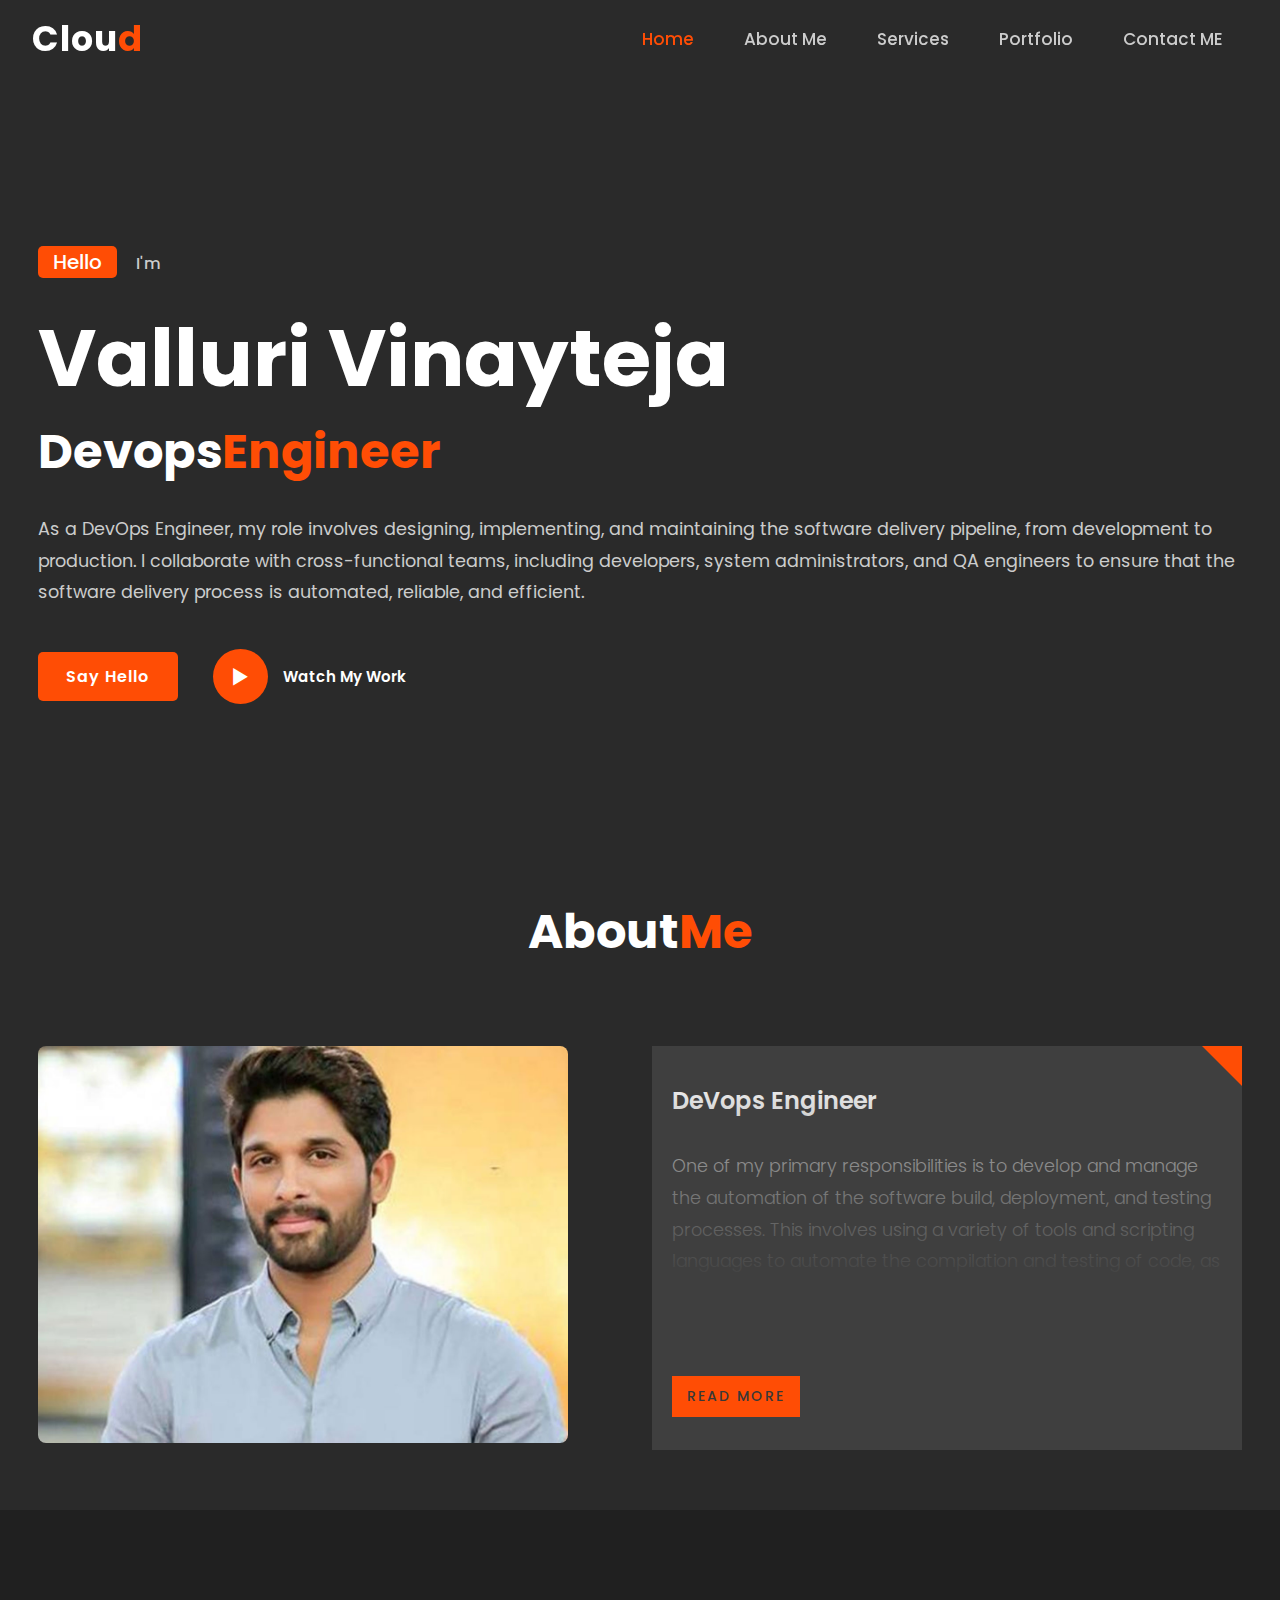
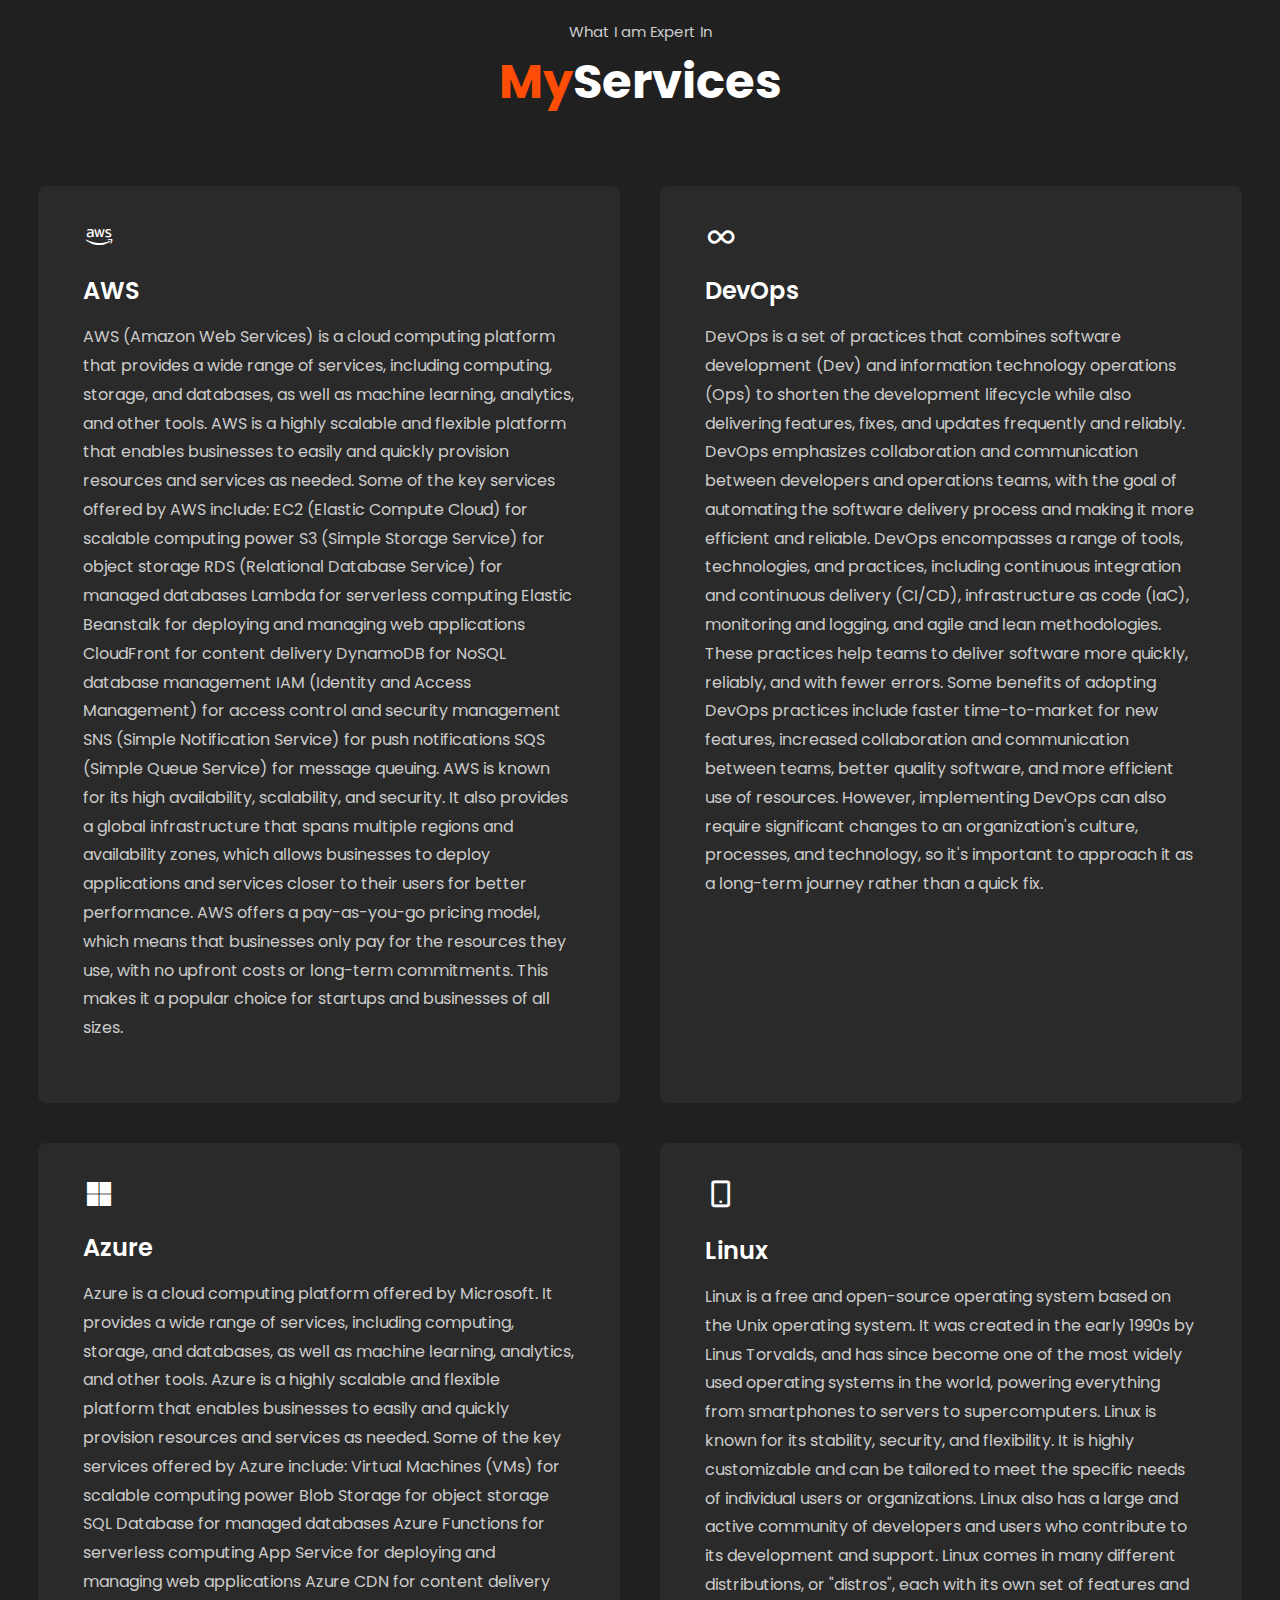
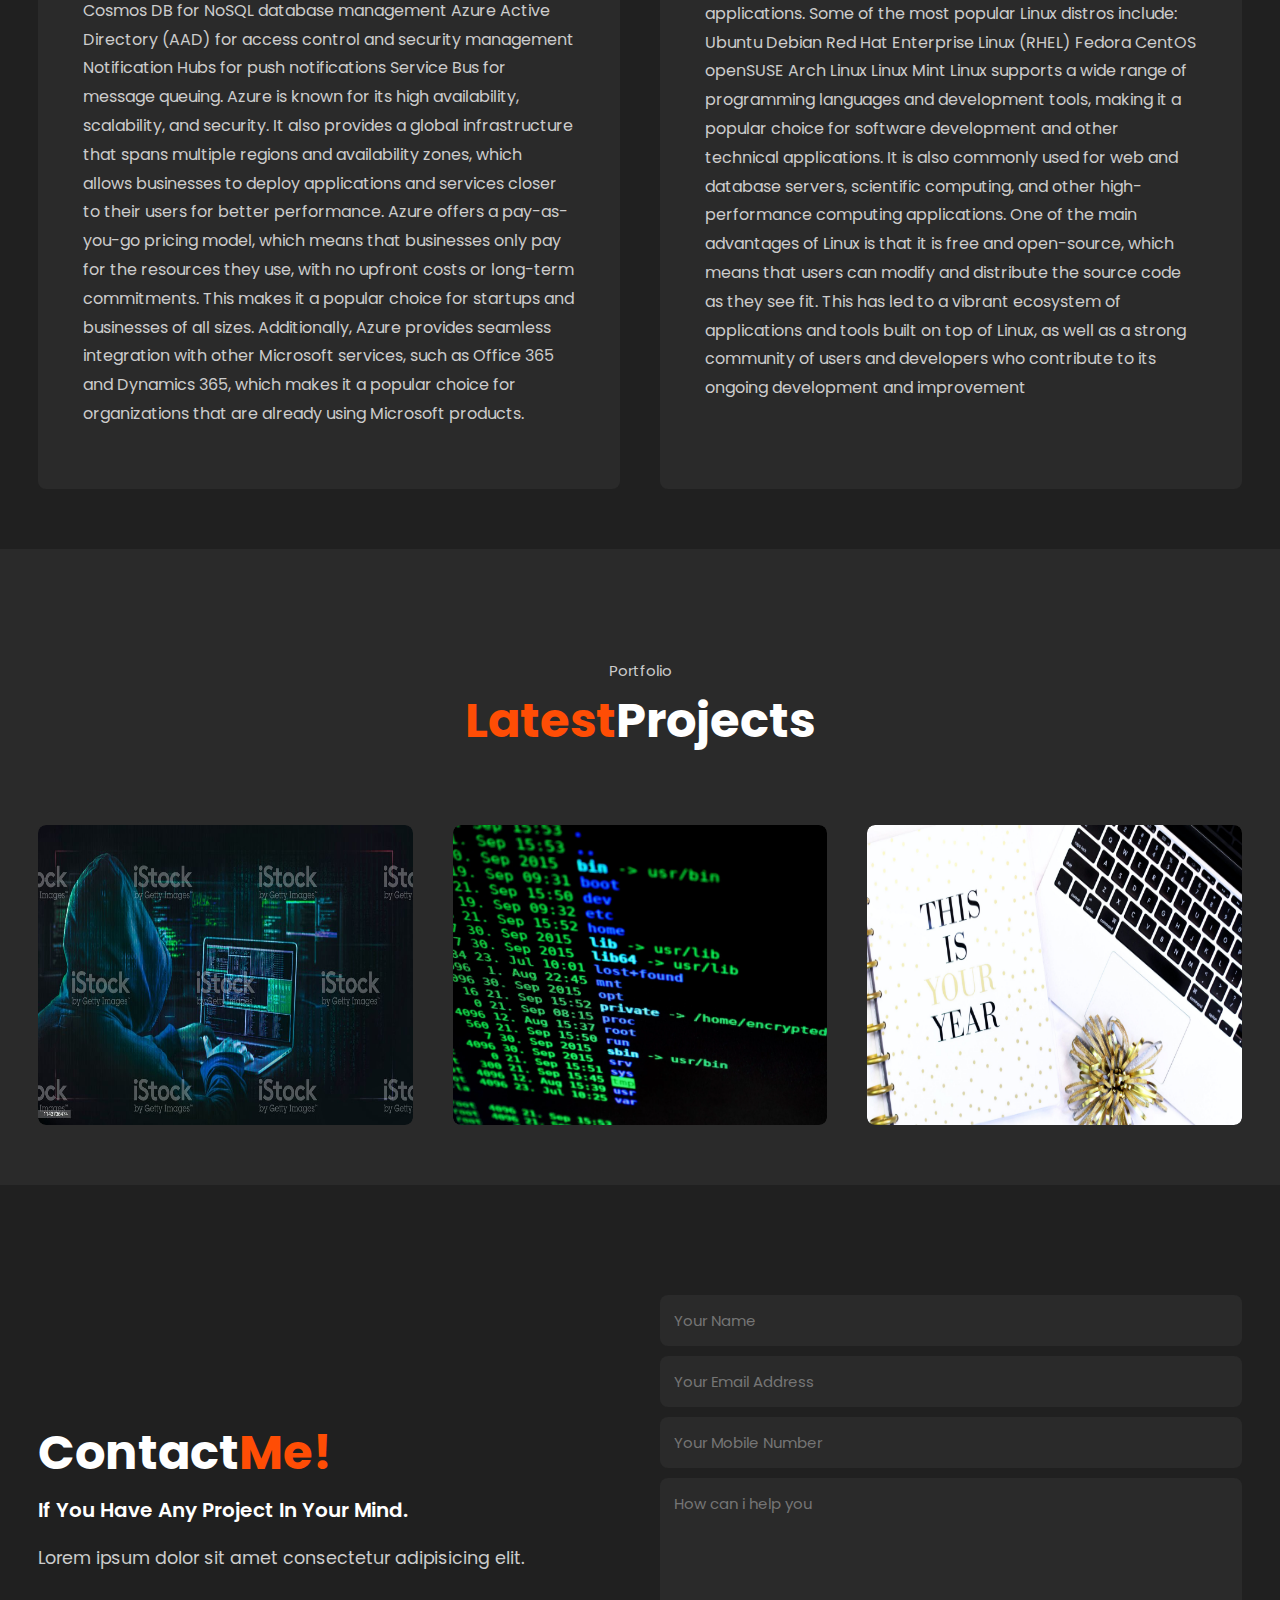
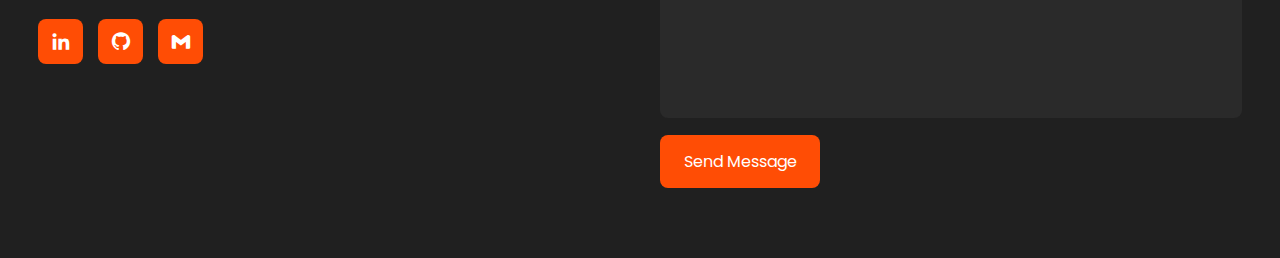
==== index.html @ ca086eb2 "first commit" ====
<!DOCTYPE html>
<html lang="en">
  <head>
    <meta charset="UTF-8" />
    <meta http-equiv="X-UA-Compatible" content="IE=edge" />
    <meta name="viewport" content="width=device-width, initial-scale=1.0" />
    <title>Portfolio</title>
    <link rel="stylesheet" href="./index.css" />
    <link
      rel="stylesheet"
      href="https://unpkg.com/boxicons@latest/css/boxicons.min.css"
    />
    <link rel="preconnect" href="https://fonts.googleapis.com" />
    <link rel="preconnect" href="https://fonts.gstatic.com" crossorigin />
    <link
      href="https://fonts.googleapis.com/css2?family=Outfit:wght@500&family=Poppins:wght@300;400;500;700;800&display=swap"
      rel="stylesheet"
    />
  </head>
  <body>
    <!-- /Header section -->
    <header>
      <a href="#" class="logo">Clou<span>d</span></a>

      <ul class="navlist">
        <li><a href="#home" class="active">Home</a></li>
        <li>
          <a href="#about">About Me</a>
          <div class="sub-menu">
            <ul>
              <li><a href="./personal-info.html">Personal Information</a></li>
              <li><a href="#about">Professional Information</a></li>
            </ul>
          </div>
        </li>
        <li><a href="#services">Services</a></li>
        <li><a href="#portfolio">Portfolio</a></li>
        <li><a href="#contact">Contact ME</a></li>
      </ul>

      <div class="bx bx-menu" id="menu-icon"></div>
    </header>

    <!-- Home -->
    <section class="home" id="home">
      <div class="home-text">
        <div class="slide">
          <span class="one">Hello</span>
          <span class="two">I'm</span>
        </div>
        <h1>Valluri Vinayteja</h1>
        <h3>Devops<span>Engineer</span></h3>
        <p>
          As a DevOps Engineer, my role involves designing, implementing, and
          maintaining the software delivery pipeline, from development to
          production. I collaborate with cross-functional teams, including
          developers, system administrators, and QA engineers to ensure that the
          software delivery process is automated, reliable, and efficient.
        </p>
        <div class="button">
          <a href="#" class="btn">Say Hello</a>
          <a href="#" class="btn2"
            ><span><i class="bx bx-play"></i></span>Watch My Work</a
          >
        </div>
      </div>
    </section>

    <!-- About section -->
    <section class="about" id="about">
      <div class="main-text">
        <h2>About<span>Me</span></h2>
      </div>
      <div class="container">
        <div class="about-img">
          <img src="./images/Arjun1.jpg" />
        </div>
        <div class="about-text">
          <div class="card">
            <div class="content">
              <h4>DeVops Engineer</h4>

              <p>
                One of my primary responsibilities is to develop and manage the
                automation of the software build, deployment, and testing
                processes. This involves using a variety of tools and scripting
                languages to automate the compilation and testing of code, as
                well as the deployment and configuration of applications in the
                production environment. In addition to automating the software
                delivery process, I am also responsible for ensuring the
                performance, scalability, and security of the systems and
                applications. This includes monitoring system and application
                performance, identifying bottlenecks, and implementing
                improvements to optimize the system's performance. I also manage
                cloud infrastructure and services, including configuring and
                maintaining virtual machines, containers, and serverless
                architectures. This involves working with cloud providers such
                as AWS, Azure, and GCP to ensure that the infrastructure is
                scalable, reliable, and secure. Another critical aspect of my
                role is to ensure that the systems and applications are
                compliant with industry regulations and standards. This includes
                implementing security controls, monitoring access, and managing
                data retention policies. As a DevOps Engineer, I am continuously
                learning and adopting new technologies and tools to improve
                processes and workflows. This involves staying up to date with
                the latest trends and best practices in DevOps, cloud computing,
                and automation. Overall, my role as a DevOps Engineer is to
                ensure that the software delivery pipeline is streamlined,
                automated, and efficient, and that the systems and applications
                are reliable, scalable, and secure.
              </p>
            </div>
            <a class="more"></a>
          </div>
        </div>
      </div>
    </section>

    <!-- Services Page -->
    <section class="services" id="services">
      <div class="main-text">
        <p>What I am Expert In</p>
        <h2><span>My</span>Services</h2>
      </div>
      <div class="services-content">
        <div class="box">
          <div class="s-icons">
            <i class="bx bxl-aws"></i>
          </div>
          <h3>AWS</h3>
          <p>
            AWS (Amazon Web Services) is a cloud computing platform that provides a wide range of services, including computing, storage, and databases, as well as machine learning, analytics, and other tools. AWS is a highly scalable and flexible platform that enables businesses to easily and quickly provision resources and services as needed.

            Some of the key services offered by AWS include:
            
            EC2 (Elastic Compute Cloud) for scalable computing power
            S3 (Simple Storage Service) for object storage
            RDS (Relational Database Service) for managed databases
            Lambda for serverless computing
            Elastic Beanstalk for deploying and managing web applications
            CloudFront for content delivery
            DynamoDB for NoSQL database management
            IAM (Identity and Access Management) for access control and security management
            SNS (Simple Notification Service) for push notifications
            SQS (Simple Queue Service) for message queuing.
            AWS is known for its high availability, scalability, and security. It also provides a global infrastructure that spans multiple regions and availability zones, which allows businesses to deploy applications and services closer to their users for better performance.
            
            AWS offers a pay-as-you-go pricing model, which means that businesses only pay for the resources they use, with no upfront costs or long-term commitments. This makes it a popular choice for startups and businesses of all sizes.
          </p>
         
        </div>
        <div class="box">
          <div class="s-icons">
            <i class="bx bx-infinite"></i>
          </div>
          <h3>DevOps</h3>
          <p>
            DevOps is a set of practices that combines software development
            (Dev) and information technology operations (Ops) to shorten the
            development lifecycle while also delivering features, fixes, and
            updates frequently and reliably. DevOps emphasizes collaboration and
            communication between developers and operations teams, with the goal
            of automating the software delivery process and making it more
            efficient and reliable. DevOps encompasses a range of tools,
            technologies, and practices, including continuous integration and
            continuous delivery (CI/CD), infrastructure as code (IaC),
            monitoring and logging, and agile and lean methodologies. These
            practices help teams to deliver software more quickly, reliably, and
            with fewer errors. Some benefits of adopting DevOps practices
            include faster time-to-market for new features, increased
            collaboration and communication between teams, better quality
            software, and more efficient use of resources. However, implementing
            DevOps can also require significant changes to an organization's
            culture, processes, and technology, so it's important to approach it
            as a long-term journey rather than a quick fix.
          </p>
         
        </div>
        <div class="box">
          <div class="s-icons">
            <i class='bx bxl-microsoft'></i>          
        </div>
          <h3>Azure</h3>
          <p>
            Azure is a cloud computing platform offered by Microsoft. It
            provides a wide range of services, including computing, storage, and
            databases, as well as machine learning, analytics, and other tools.
            Azure is a highly scalable and flexible platform that enables
            businesses to easily and quickly provision resources and services as
            needed. Some of the key services offered by Azure include: Virtual
            Machines (VMs) for scalable computing power Blob Storage for object
            storage SQL Database for managed databases Azure Functions for
            serverless computing App Service for deploying and managing web
            applications Azure CDN for content delivery Cosmos DB for NoSQL
            database management Azure Active Directory (AAD) for access control
            and security management Notification Hubs for push notifications
            Service Bus for message queuing. Azure is known for its high
            availability, scalability, and security. It also provides a global
            infrastructure that spans multiple regions and availability zones,
            which allows businesses to deploy applications and services closer
            to their users for better performance. Azure offers a pay-as-you-go
            pricing model, which means that businesses only pay for the
            resources they use, with no upfront costs or long-term commitments.
            This makes it a popular choice for startups and businesses of all
            sizes. Additionally, Azure provides seamless integration with other
            Microsoft services, such as Office 365 and Dynamics 365, which makes
            it a popular choice for organizations that are already using
            Microsoft products.
          </p>
          
        </div>
        <div class="box">
            <div class="s-icons">
              <i class="bx bx-mobile-alt"><a href="https://www.flaticon.com/free-icons/linux" title="linux icons"></a></i>
            </div>
            <h3>Linux</h3>
            <p>
                Linux is a free and open-source operating system based on the Unix operating system. It was created in the early 1990s by Linus Torvalds, and has since become one of the most widely used operating systems in the world, powering everything from smartphones to servers to supercomputers.

                Linux is known for its stability, security, and flexibility. It is highly customizable and can be tailored to meet the specific needs of individual users or organizations. Linux also has a large and active community of developers and users who contribute to its development and support.
                
                Linux comes in many different distributions, or "distros", each with its own set of features and applications. Some of the most popular Linux distros include:
                
                Ubuntu
                Debian
                Red Hat Enterprise Linux (RHEL)
                Fedora
                CentOS
                openSUSE
                Arch Linux
                Linux Mint
                Linux supports a wide range of programming languages and development tools, making it a popular choice for software development and other technical applications. It is also commonly used for web and database servers, scientific computing, and other high-performance computing applications.
                
                One of the main advantages of Linux is that it is free and open-source, which means that users can modify and distribute the source code as they see fit. This has led to a vibrant ecosystem of applications and tools built on top of Linux, as well as a strong community of users and developers who contribute to its ongoing development and improvement
            </p>
           
          </div>
      </div>
    </section>

    <!-- portfolio page -->
    <section class="portfolio" id="portfolio">
      <div class="main-text">
        <p>Portfolio</p>
        <h2><span>Latest</span>Projects</h2>
      </div>
      <div class="portfolio-content">
        <div class="row">
          <img src="./images/1.jpg" />
          <div class="layer">
            <h5>Multi Shop</h5>
            <p>
            This is Mlti shop website where users can perchange any product.
            </p>
            <a href="https://vinayvalluri.github.io/sample-website/"><i class="bx bx-link-external"></i></a>
          </div>
        </div>
        <div class="row">
          <img src="./images/2.webp" />
          <div class="layer">
            <h5>Visual Design</h5>
            <p>
              Lorem ipsum dolor sit amet consectetur adipisicing elit. Ex
              laborum impedit dignissimos qui architecto esse.
            </p>
            <a href="https://vinayvalluri.github.io/sample-website/"><i class="bx bx-link-external"></i></a>
          </div>
        </div>
        <div class="row">
          <img src="./images/3.jpeg" />
          <div class="layer">
            <h5>Visual Design</h5>
            <p>
              Lorem ipsum dolor sit amet consectetur adipisicing elit. Ex
              laborum impedit dignissimos qui architecto esse.
            </p>
            <a href="https://vinayvalluri.github.io/sample-website/"><i class="bx bx-link-external"></i></a>
          </div>
        </div>
      </div>
    </section>

    <!-- Contact page -->
    <section class="contact" id="contact">
      <div class="contact-text">
        <h2>Contact<span>Me!</span></h2>
        <h4>If You Have Any Project In Your Mind.</h4>
        <p>Lorem ipsum dolor sit amet consectetur adipisicing elit.</p>
        <div class="list">
          <li><a href="#"></a></li>
          <li><a href="#"></a></li>
          <li><a href="#"></a></li>
        </div>
        <div class="contact-icons">
          <li>
            <a href="https://www.linkedin.com/in/valluri-vinayteja/"><i class="bx bxl-linkedin"></i></a>
          </li>
          <li>
            <a href="#"><i class="bx bxl-github"></i></a>
          </li>
          <li>
            <a href="https://mail.google.com/mail/u/0/?hl=en-GB&tf=cm&fs=1&to=valluri.vinayteja2244@gmail.com"><i class="bx bxl-gmail"></i></a>
          </li>
        </div>
      </div>
      <div class="contact-form">
        <form action="">
          <input type="name" placeholder="Your Name" required />
          <input type="email" placeholder="Your Email Address" required />
          <input type="" placeholder="Your Mobile Number" required />
          <textarea
            name=""
            id=""
            cols="25"
            rows="10"
            placeholder="How can i help you"
            required
          ></textarea>
          <input type="submit" value="Send Message" class="submit" required />
        </form>
      </div>
    </section>

    <!-- <section class="end">
        <div class="last-text">
            <p></p>
        </div>
    </section> -->
    <script type="text/javascript" src="./index.js"></script>
  </body>
</html>
---- index.css ----
*{
    margin: 0;
    padding: 0;
    box-sizing: border-box;
    font-family: 'Outfit', sans-serif;
font-family: 'Poppins', sans-serif;
text-decoration: none;
list-style: none;
scroll-behavior: smooth;
}
:root{
    --bg-color: #2a2a2a;
    --second-bg-color: #202020;
    --text-color: #fff;
    --second-color: #ccc;
    --main-color: #ff4d05;
    --big-font: 5rem;
    --h2-font: 3rem;
    --p-font: 1.1rem;
}
body{
    background-color: var(--bg-color);
    color: var(--text-color);
}
header{
    position: fixed;
    width: 100%;
    top: 0;
    right: 0;
    z-index: 1000;
    display: flex;
    align-items: center;
    justify-content: space-between;
    background: transparent;
    padding: 22px 15%;
    border-bottom: 1px solid transparent;
    transition: all .45s ease;
}
.logo{
    color: var(--text-color);
    font-size: 35px;
     font-weight: 700;
     letter-spacing: 1px;
}
span{
    color:  var(--main-color);
}
.navlist{
    display: flex;
}
.navlist a{
 color: var(--second-color);
 font-size: 17px;
 font-weight: 500;
 margin: 0 25px;
 transition: all .45s ease;

}
.navlist a:hover{
    color: var(--main-color);
}
.navlist a.active{
 color: var(--main-color);
}
.sub-menu{
    display: none;
}
.navlist li:hover .sub-menu{
    display: block;
    position: absolute;
    background-color: var(--second-bg-color);
   /* margin-top: 10px; */
}
.navlist li:hover .sub-menu ul{
    display: flex;
    flex-direction: column;
    gap: 10px;
    margin-top: 10px;
}

#menu-icon{
    font-size: 35px;
    color: var(--text-color);
    z-index: 10001;
    cursor: pointer;
    margin-left: 25px;
    display: none;
}
section{
    padding:160px 15% 120px;
}
.home{
    position: relative;
    height: 100vh;
    width: 100%;
    /* background-image: url("./images/Arjun1.jpg") ; */
    background-size: cover;
    background-position: center;
    display: flex;
    align-items: center;
    justify-content: flex-start;
}
.slide{
    margin-bottom: 20px;
}
.one{
    display: inline-block;
    margin-right: 15px;
    height: 32px;
    padding: 0 15px;
    line-height: 32px;
    font-size: 20px;
    font-weight: 500;
    border-radius: 5px;
    background: var(--main-color);
    color: var(--text-color);
}
@media(max-width:400px){
    .one{
        font-size: 18px;
    }
}
.two{
    display: inline-block;
    color: var(--second-color);
    font-size: 20x;
    font-weight: 500;
}
.home-text h1{
    font-size: var(--big-font);
    font-weight: 700;
    color: var(--text-color);
    list-style: 1.1;
    margin: 0 0 8px;
}
.home-text h3{
    color: var(--text-color);
    margin: 0 0 35px;
    font-size: 3rem;
    font-weight: 700;
    line-height: 1.1;
}
.home-text p{
    color: var(--second-color);
    font-size: var(--p-font);
    line-height: 1.8;
    margin-bottom: 40px;

}
.button{
    display: inline-flex;
    align-items: center;
    justify-content: center;
}
.btn{
    display: inline-block;
    padding: 12px 28px;
    background: var(--main-color);
    border-radius: 5px;
    color: var(--text-color);
    font-size: 1rem;
    letter-spacing: 1px;
    font-weight: 600;
    transition: all .45s ease;
}
@media(max-width: 390px){
    .btn{
    font-size: 0.8rem;
    padding: 12px 25px;
    }
}
@media(max-width: 370px){
    .btn{
    font-size: 0.8rem;
    padding: 12px 18px;
    }
}
.btn:hover{
    transform: scale(0.9);
}
.btn2{
    display: inline-flex;
    align-items: center;
    justify-content: center;
    font-size: 15px;
    font-weight: 600;
    color:  var(--text-color);
    margin-left: 35px;
}
.btn2 span i{
    height: 55px;
    width: 55px;
    background: var(--main-color);
    color: var(--text-color);
    display: flex;
    align-items: center;
    justify-content: center;
    font-size: 35px;
    border-radius: 50%;
    margin-right: 15px;
    transition: all .45s ease;
}
@media(max-width:400px){
    .btn2 span i{
        height: 50px;
        width: 50px;
    }
}
.btn2 span i:hover{
    transform: scale(1.1) translateY(5px);
}

header.sticky{
    background: var(--bg-color);
    border-bottom: 1px solid #ffffff1a;
    padding: 12px 15%;
}
.about{
    display: flex;
    flex-direction: column;
    gap: 90px;
    margin-top: -8%;
}

.container{
    display: grid;
    grid-template-columns: repeat(2, 1fr);
    align-items: center;
    gap: 1.5rem;

}
.about-img img{
    max-width: 530px;
    height: auto;
    width: 100%;
    border-radius: 8px;
}
.about-text{
    position: relative;
    display: flex;
    justify-content: center;
    align-items: center;
    flex-direction: column;
    flex-wrap: wrap;  
    height: 100%;
}


.about-text .card
{
position: relative;
/* width: 300px; */
padding: 20px;
height: 100%;
background: #3f3f3f;
}
.about-text .card::before

{
content: '';
position: absolute;
top: 0;
right: 0;
border: 20px solid transparent;
border-top: 20px solid var(--main-color);
border-right: 20px solid var(--main-color);
}
.about-text .card.active::before
{
border-top: 20px solid #ff3b7e;
border-right: 20px solid #ff3b7e;
}

.about-text .card .icon
{
margin-bottom: 10px;
}
.about-text .card .content
{
position: relative;
height: 215px;
overflow: hidden;
}
.about-text .card.active .content
{
height: auto;
}
.about-text .card .content::before
{
content: '';
position: absolute;
bottom: 0;
top: 0;
width:100%;
height: 100%;
background: linear-gradient(transparent,#3f3f3f);
}
.about-text .card.active .content::before
{
display: none;
}
.about-text .card .content h3
{
color: #fff;
font-size: 1.4em;
font-weight: 600;
margin-bottom: 10px;
}
.about-text .card .content p
{
font-weight: 300;
color: #ccc;
}
.about-text .card .more
{
position: relative;
padding: 10px 15px;
background: var(--main-color);
margin-top: 95px;
display: inline-block;
cursor: pointer;
text-transform: uppercase;
color: #383838;
font-weight: 500;
Letter-spacing: 2px;
font-size: 14px;
}
.about-text .card.active .more
{
background: #ff3b7e;
color: #fff;
}

.about-text .card .more::before
{
content: 'Read more';
}
.about-text .card.active .more::before
{
content: 'Read Less';
} 
.about-text h2{
    font-size: var(--h2-font);
    line-height: 1;
}
.about-text h4{
    font-size: 24px;
    font-weight: 600;
    color:  var(--text-color);
    line-height: 1.7;
    margin: 15px 0 30px;
}
.about-text p{
    color: var(--second-color);
    font-size: var(--p-font);
    line-height: 1.8;
    margin-bottom: 4rem;
}
.services{
    background: var(--second-bg-color);

}
.main-text{
    text-align: center;
}
.main-text p{
    color: var(--second-color);
    font-size: 15px;
    margin-bottom: 15px;
}
.main-text h2{
    font-size: var(--h2-font);
   line-height: 1;
}
.services-content{
    display: grid;
    grid-template-columns: repeat(auto-fit, minmax(500px, auto));
    
    gap: 2.5rem;
    margin-top: 5rem;
}
@media(max-width:520px){
    .services-content{
        grid-template-columns: repeat(auto-fit, minmax(250px, auto));
    }
}
.box{
    background: var(--bg-color);
    padding: 35px 45px;
    border-radius: 8px;
    transition: all .45s ease;
}
.s-icons{
   
}
.s-icons i{
    font-size: 32px;
    margin-bottom: 20px;
}
.box h3{
    font-size: 24px;
    font-weight: 600;
    color: var(--text-color);
    margin-bottom: 15px;
}
.box p{
    color: var(--second-color);
    font-size: 1rem;
    line-height: 1.8;
    margin-bottom: 25px;
}
.read{
    display: inline-block;
    padding: 8px 18px;
    background: #333333;
    color: var(--second-color);
    font-size: 14px;
    font-weight: 500;
    border-radius: 8px;
    transition: all .45s ease;
}
.read:hover{
    letter-spacing: 1px;
    background: #ffffff99;
    color: var(--text-color);
}
.box:hover{
    transform: translateY(-8px);
    cursor: pointer;
}
.portfolio-content{
    display: grid;
    grid-template-columns: repeat(auto-fit, minmax(250px, auto));
    align-items: center;
    gap: 2.5rem;
    margin-top: 5rem;
}
.row{
    position: relative;
    overflow: hidden;
    border-radius: 8px;
    cursor: pointer;
    /* height: 100%; */
}
.row img{
    width: 100%;
    height: 300px;
    border-radius: 8px;
    display: flex;
    transition:transform 0.5s;
}
.layer{
    width: 100%;
    height: 0;
    background: linear-gradient(rgba(0,0,0,0.1), #ff004f);
    position: absolute;
    border-radius: 8px;
    left: 0;
    bottom: 0;
    overflow: hidden;
    display: flex;
    align-items: center;
    justify-content: center;
    text-align: center;
    flex-direction: column;
    padding: 0 40px;
    transition: height 0.5s;
}
.layer h5{
    font-size: 20px;
    font-weight: 600;
    margin-bottom: 15px;

}
.layer p{
    color:  var(--second-color);
    font-size: 1rem;
    line-height: 1.8;
}
.layer i{
    color: var(--main-color);
    margin-top: 20px;
    font-size: 20px;
    background: var(--text-color);
    width: 60px;

    height: 60px;
    display: flex;
    align-items: center;
    justify-content: center;
    border-radius: 50%;
}
.row:hover img{
    transform: scale(1.1);
}
.row:hover .layer{
    height: 100%;
}

.contact{
    background: var(--second-bg-color);
    display: grid;
    grid-template-columns: repeat(2, 1fr);
    align-items: center;
    gap: 2.5rem;
}
.contact-text h4{
    color:  var(--text-color);
    margin: 18px 0;
    font-size: 20px;
    font-weight: 600;
}
.contact-text h2{
    font-size: var(--h2-font);
    line-height: 1;
}
.contact-text p{
    color:  var(--second-color);
    font-size: var(--p-font);
    line-height: 1.8;
    margin-bottom: 30px;
}
.list{
    margin-bottom: 2.8rem;
}
.list li{
    margin-bottom: 12px;
}
.list li a{
    display: block;
    color: var(--second-color);
    font-size: 14px;
    transition: all .45s ease;

}
.list li a:hover{
    color: var(--text-color);
    transform: translateX(5px);
}
.contact-icons{
    display: flex;
}
.contact-icons i{
    height: 45px;
    width: 45px;
    background: var(--main-color);
    color: var(--text-color);
    font-size: 22px;
    display: inline-flex;
    align-items: center;
    justify-content: center;
    border-radius: 8px;
    margin-right: 15px;
    transition: all .45s ease;
}
.contact-icons i:hover{
    background: var(--text-color);
    color: var(--main-color);
}
.contact-form form{
    position: relative;
}
.contact-form form input,form textarea{
    width: 100%;
    padding: 14px;
    background: var(--bg-color);
    color: var(--text-color);
    border: none;
    outline: none;
    font-size: 15px;
    border-radius: 8px;
    margin-bottom: 10px;
}
.contact-form textarea{
    resize: none;
    height: 240px;
}
.contact-form .submit{
    display: inline-block;
    font-size: 16px;
    background: var(--main-color);
    color: var(--text-color);
    width: 160px;
    transition: all .45s ease;
}
.contact-form .submit:hover{
    transform: scale(1.1);
    cursor: pointer;
}

@media(max-width: 1480px){
    header{
        padding: 12px 2.5%;
        transition: .1s;
    }
    header.sticky{
        padding: 10px 2.5%;
        transition: .1s;
    }
    section{
        padding: 110px 3% 60px;
    }
}

@media(max-width: 1100px){
    :root{
        --big-font: 4rem;
        --h2-font: 2.5rem;
        --p-font: 1rem;
        transition: .1s;  
    }
    .home-text h3{
        font-size: 2.5rem;
    }
    .home{
        height: 87vh;
    }
}
@media(max-width: 590px){
    :root{
        --big-font: 3.5rem;
        --h2-font: 2rem;
        --p-font: 1rem;
        transition: .1s;  
    }  
}
@media(max-width: 513px){
    :root{
        --big-font: 3rem;
        --h2-font: 2rem;
        --p-font: 1rem;
        transition: .1s;  
    }  
    .home-text h3{
        font-size: 2rem;
    }
}
@media(max-width: 440px){
    :root{
        --big-font: 2.5rem;
        --h2-font: 2rem;
        --p-font: 1rem;
        transition: .1s;  
    } 
}
@media(max-width: 366px){
    :root{
        --big-font: 2rem;
        --h2-font: 2rem;
        --p-font: 1rem;
        transition: .1s;  
    } 
}

@media(max-width: 920px){
    .container{
        grid-template-columns: 1fr;
    }
    .about-img{
        text-align: center;
        order: 2;
    }
    .about-img img{
        width: 100%;
        height: auto;
        max-width: 100%;
    }
    .contact{
        grid-template-columns: 1fr;
    }
}

@media(max-width: 840px){
    #menu-icon{
        display: block;
    }
    .navlist{
        position: absolute;
        top: -1000px;
        right: 0;
        left: 0;
        display: flex;
        flex-direction: column;
        background: var(--bg-color);
        text-align: left;
        transition: all .45s ease ;

    }
    .navlist a{
        display: block;
        margin: 17px;
        font-size: 20px;
        transition: all .45s ease;
        color:  var(--text-color);
    }
    .navlist a:hover{
        color:  var(--main-color);
    }
    .navlist a.active{
        color:  var(--text-color);
    }
    .navlist.open{
          top: 100%;
    }
}
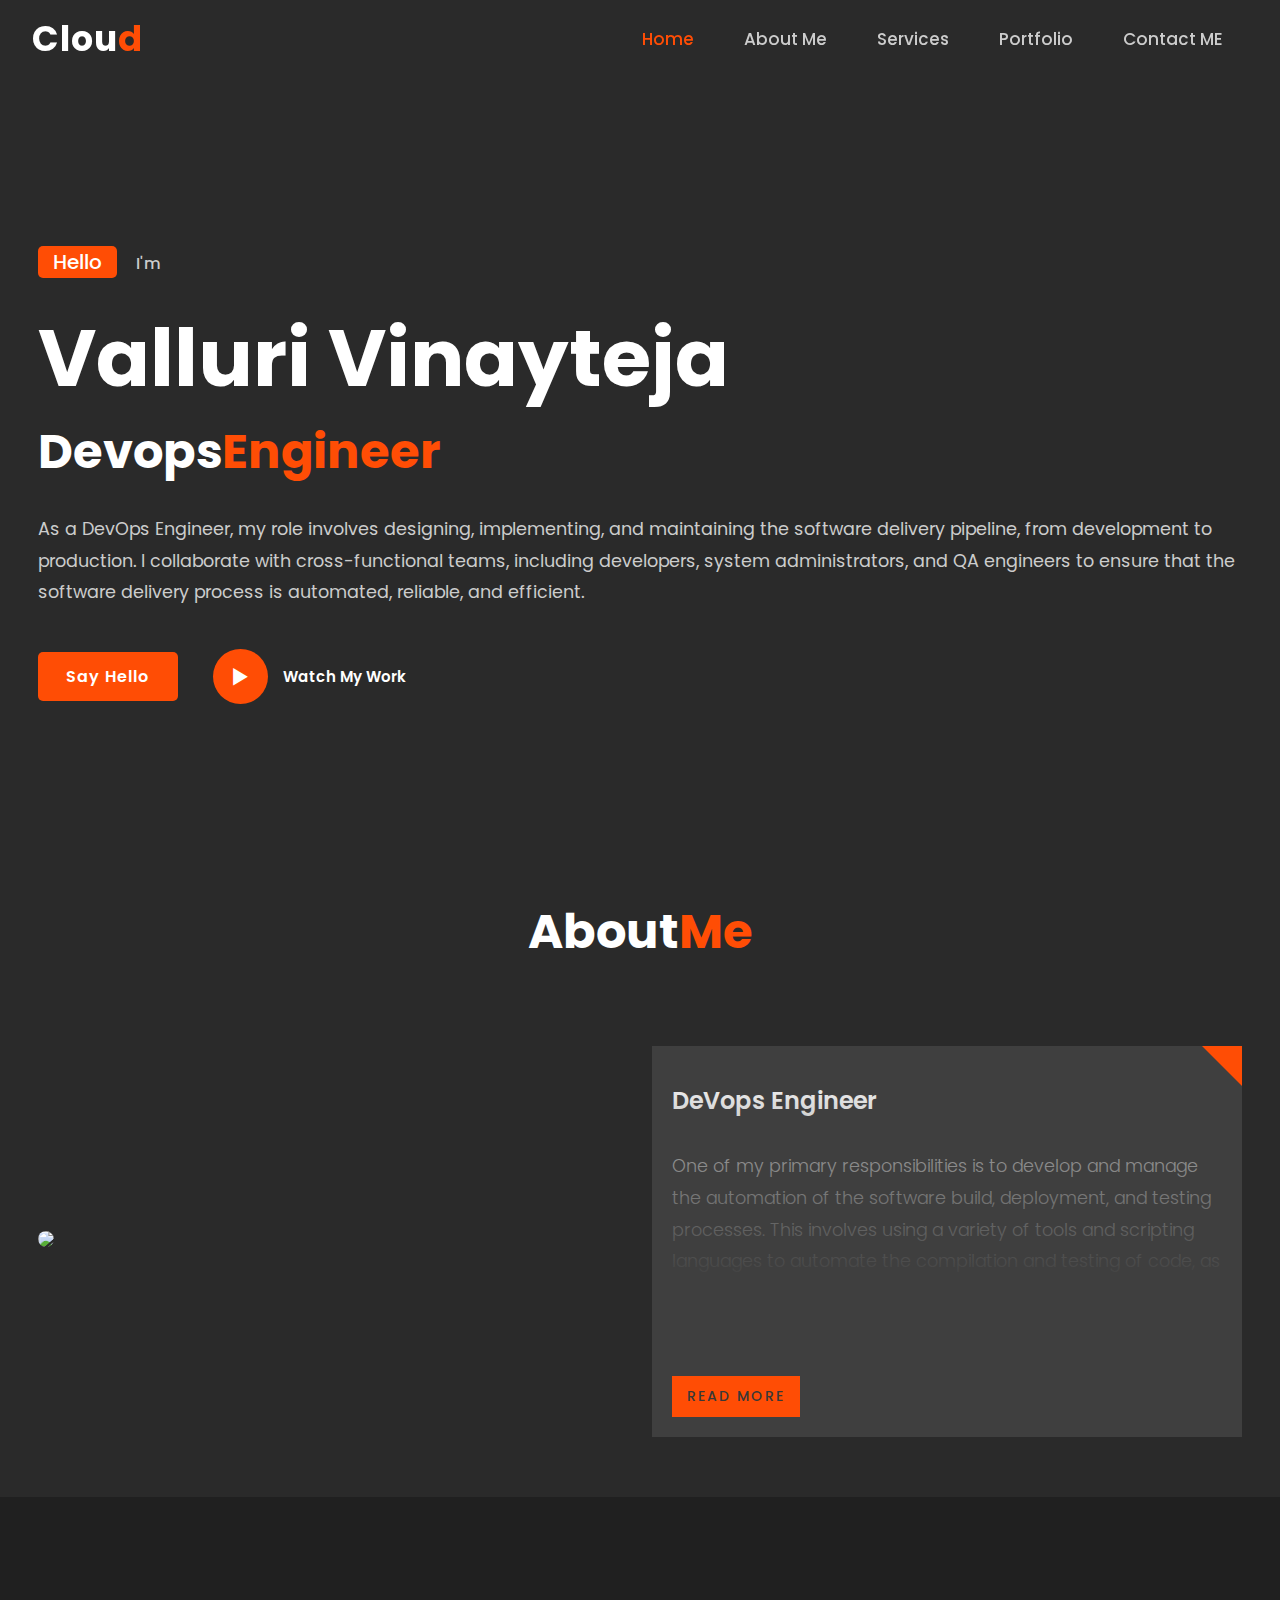
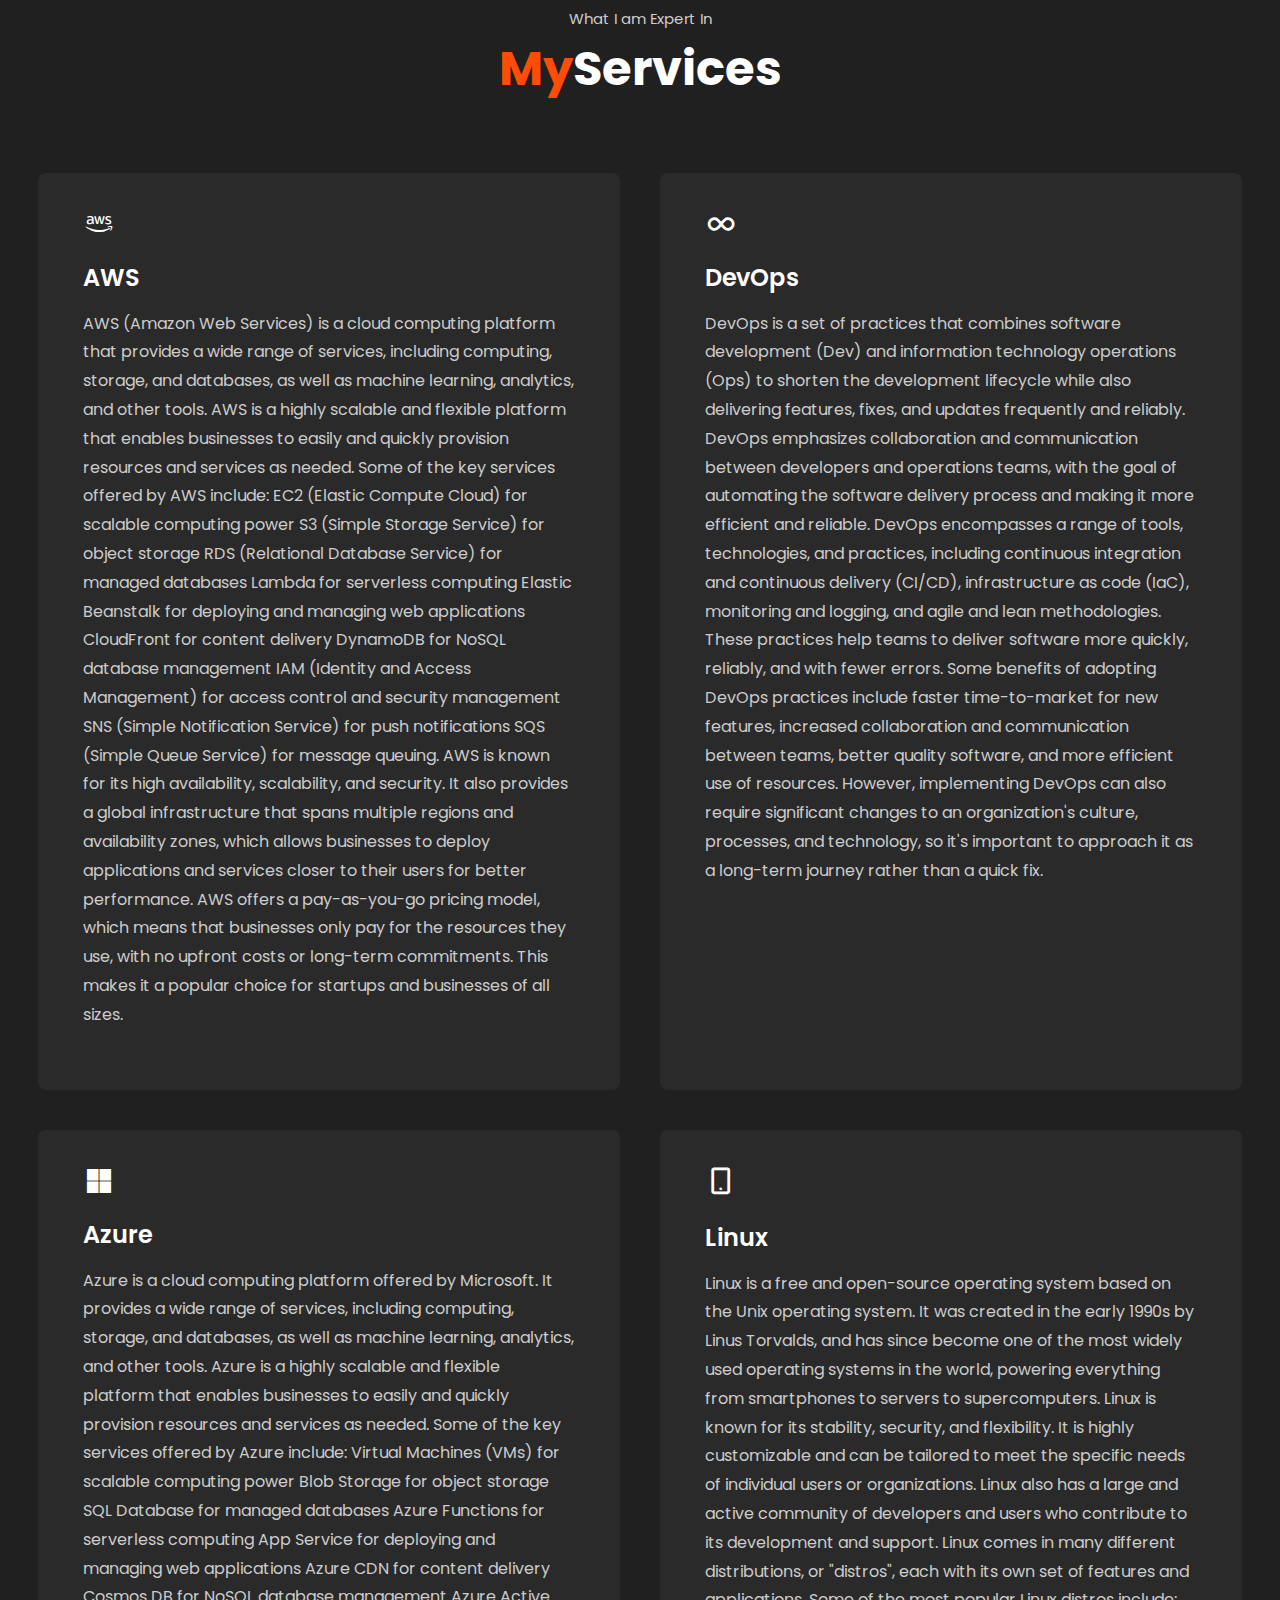
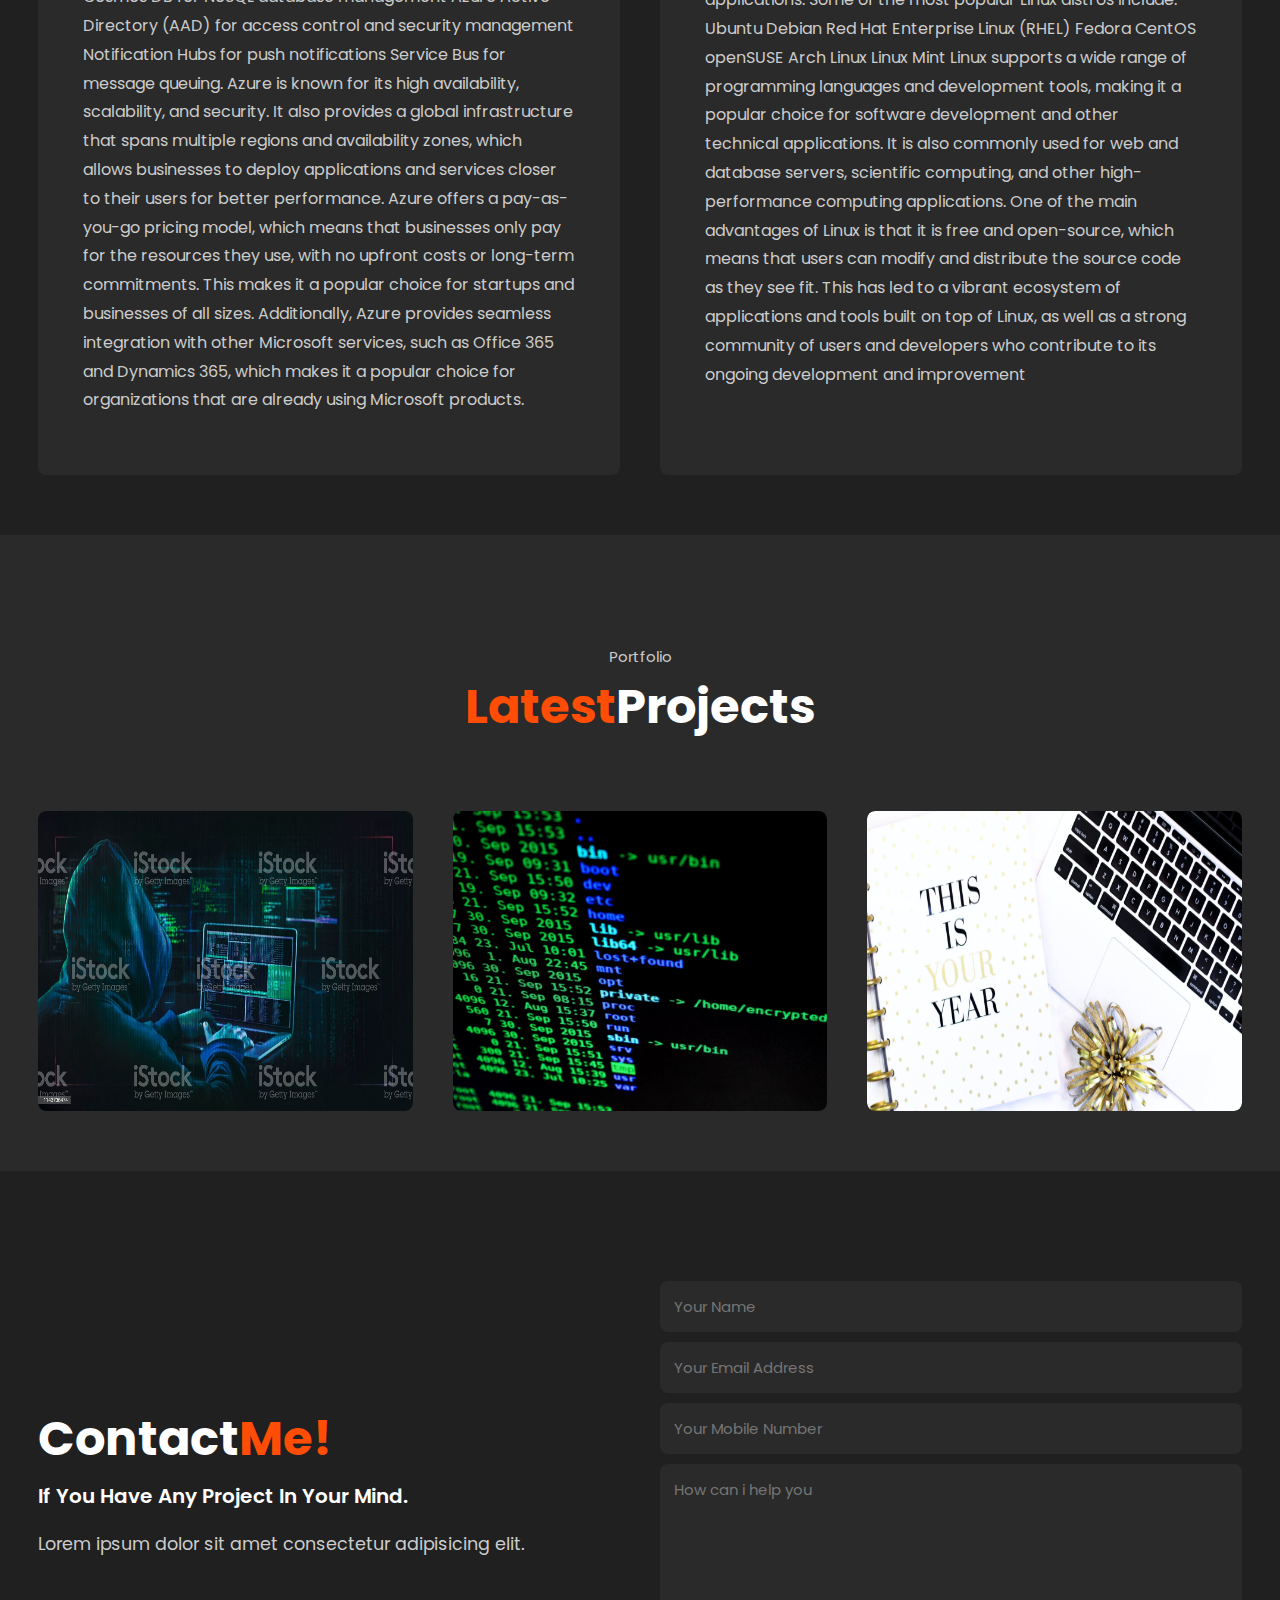
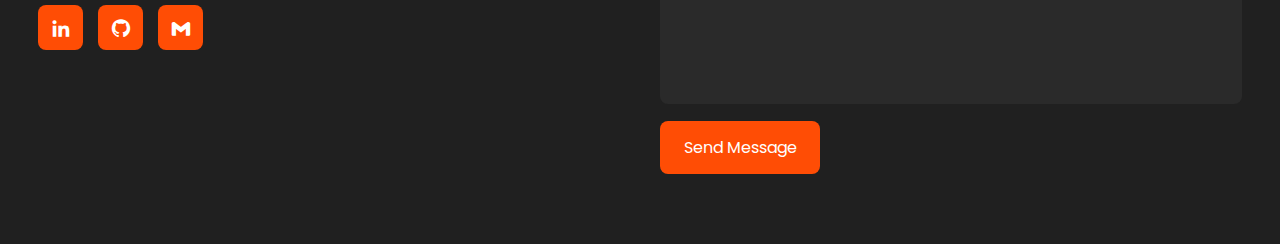
==== commit 94dfd85f: "Update index.html" ====
--- a/index.html
+++ b/index.html
@@ -73,7 +73,7 @@
       </div>
       <div class="container">
         <div class="about-img">
-          <img src="./images/Arjun1.jpg" />
+          <img src="https://github.com/vinayvalluri/vinay-portfolio-master/blob/main/images/DSC_0129.JPG" />
         </div>
         <div class="about-text">
           <div class="card">
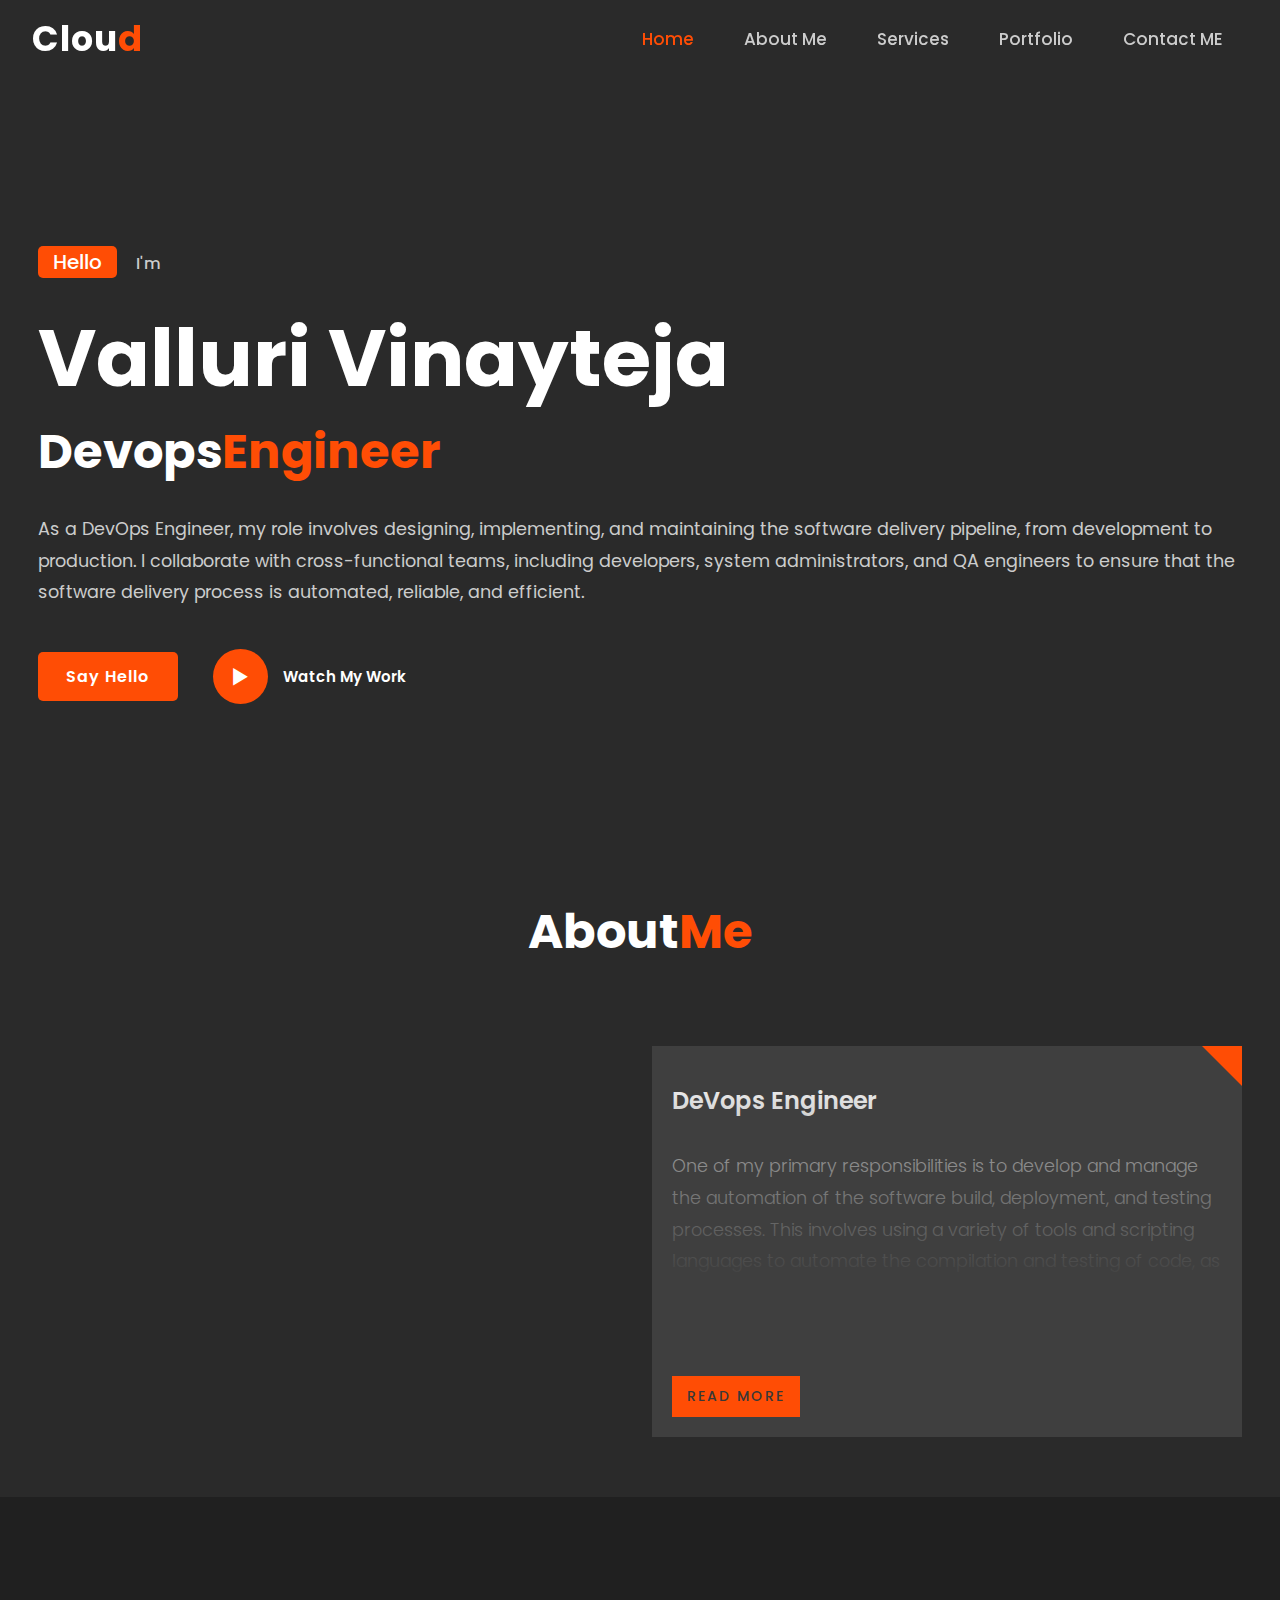
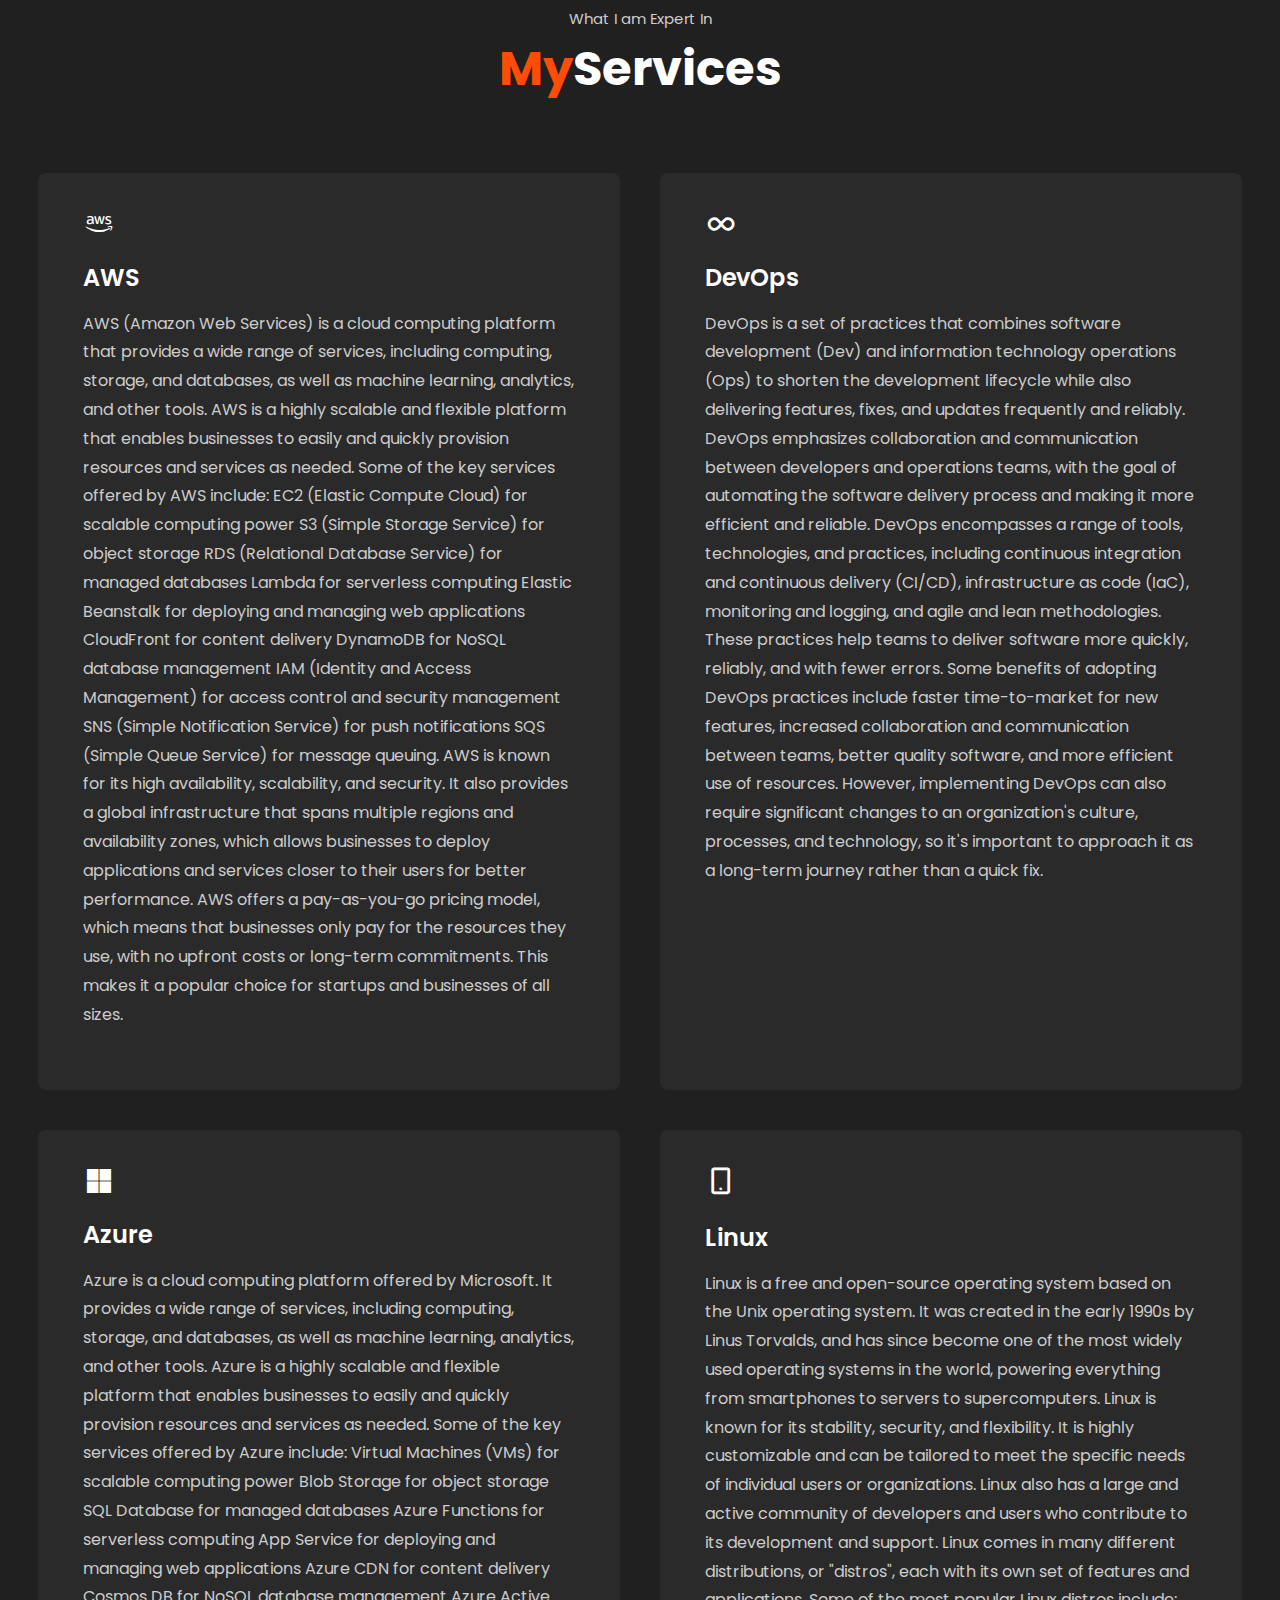
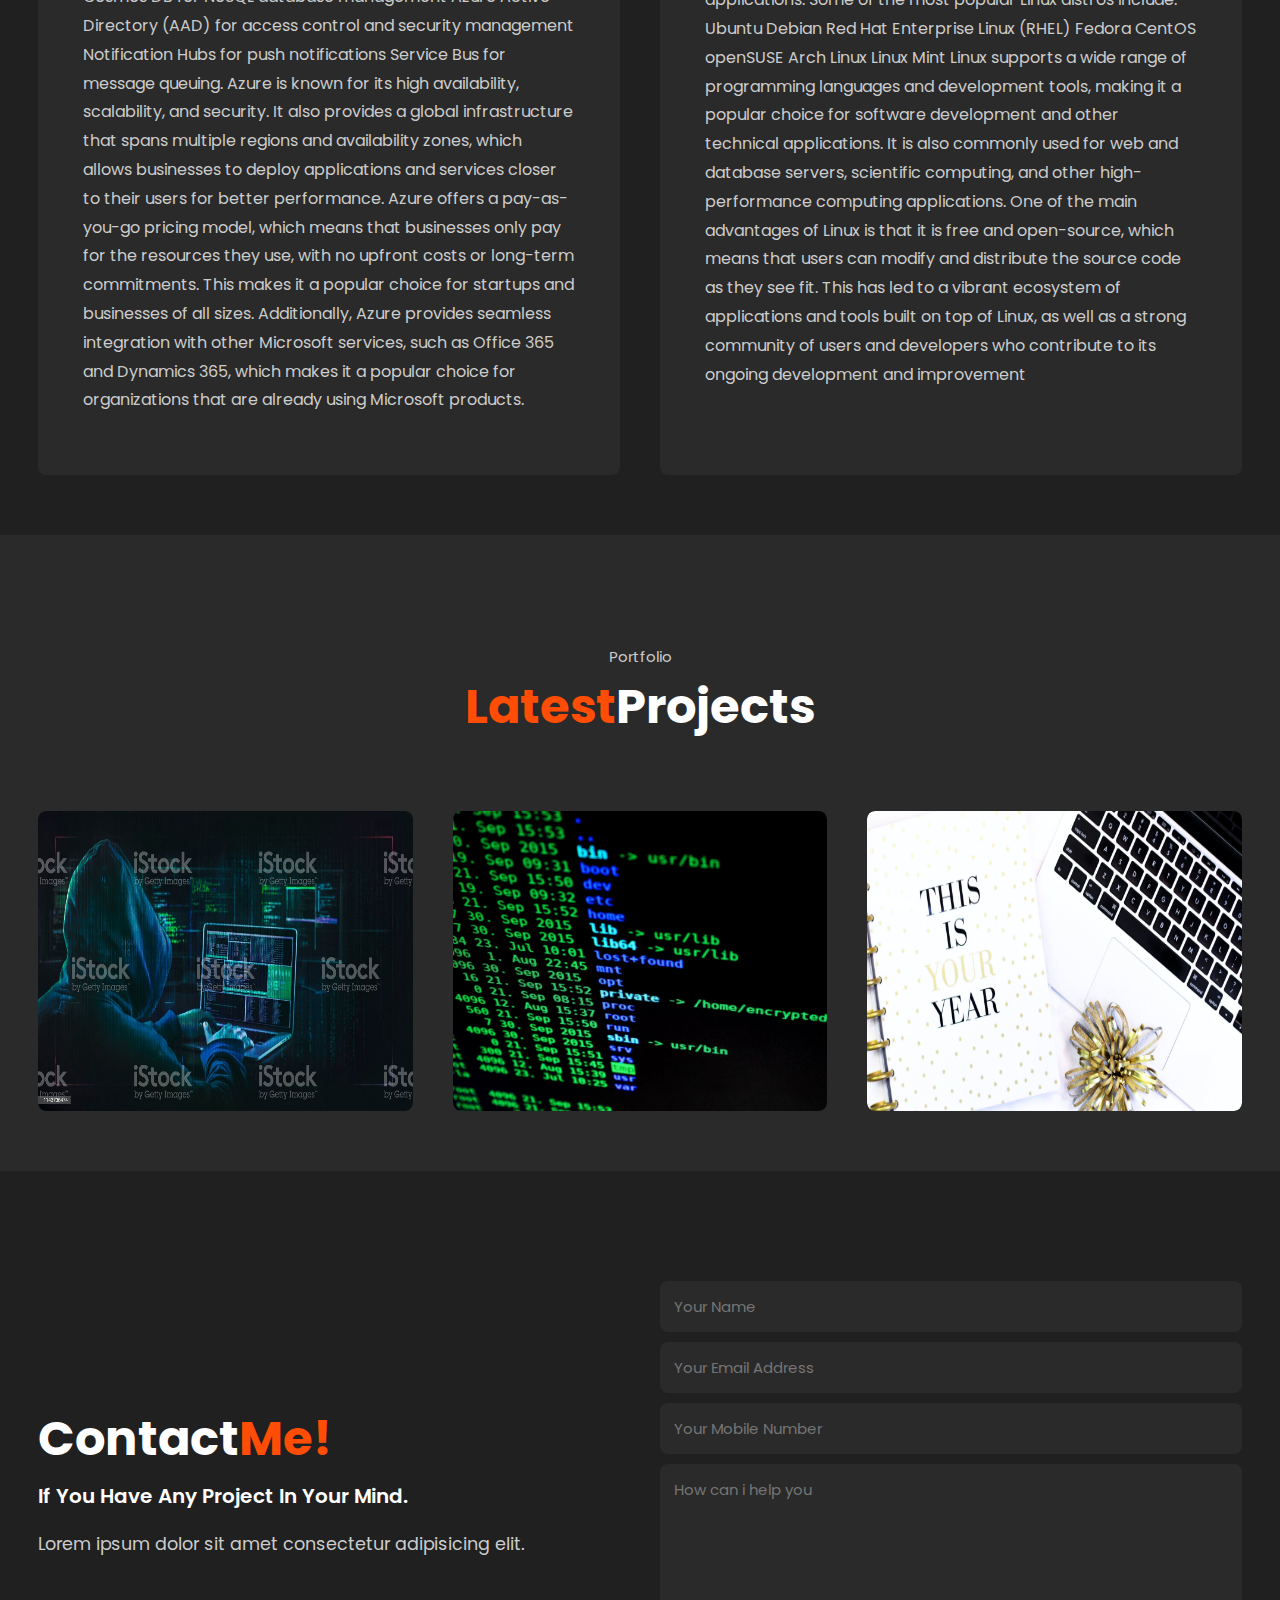
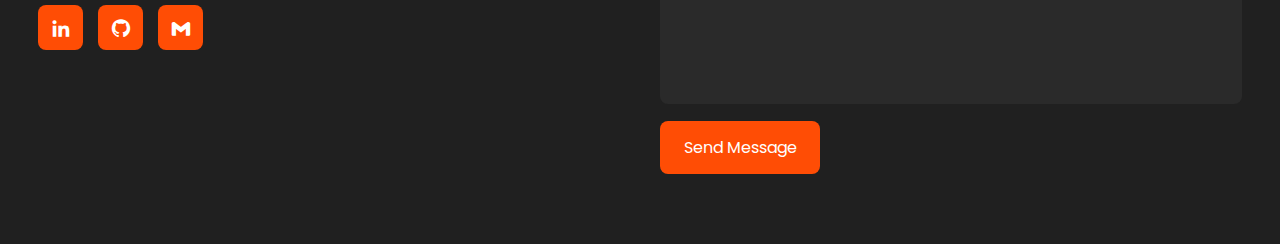
==== commit 4be0b754: "Update index.html" ====
--- a/index.html
+++ b/index.html
@@ -73,7 +73,7 @@
       </div>
       <div class="container">
         <div class="about-img">
-          <img src="https://github.com/vinayvalluri/vinay-portfolio-master/blob/main/images/DSC_0129.JPG" />
+          <img src="" />
         </div>
         <div class="about-text">
           <div class="card">
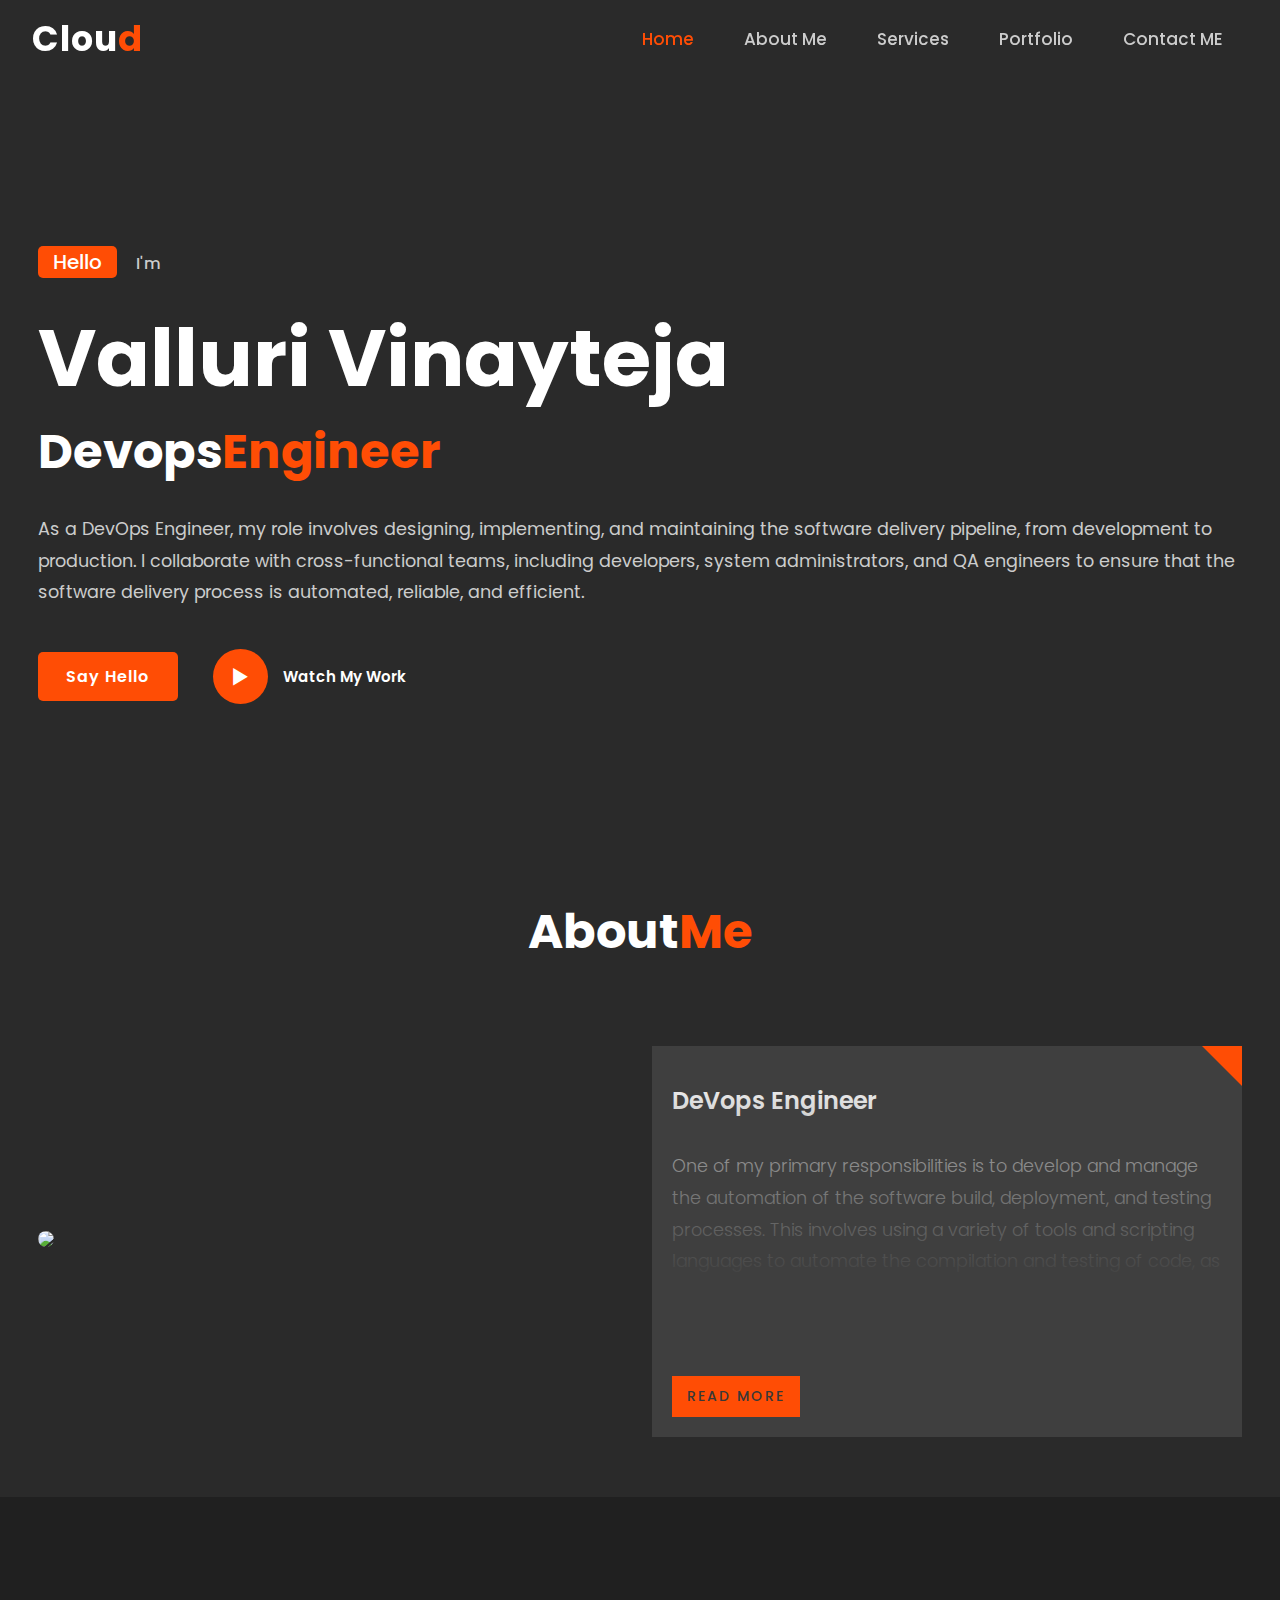
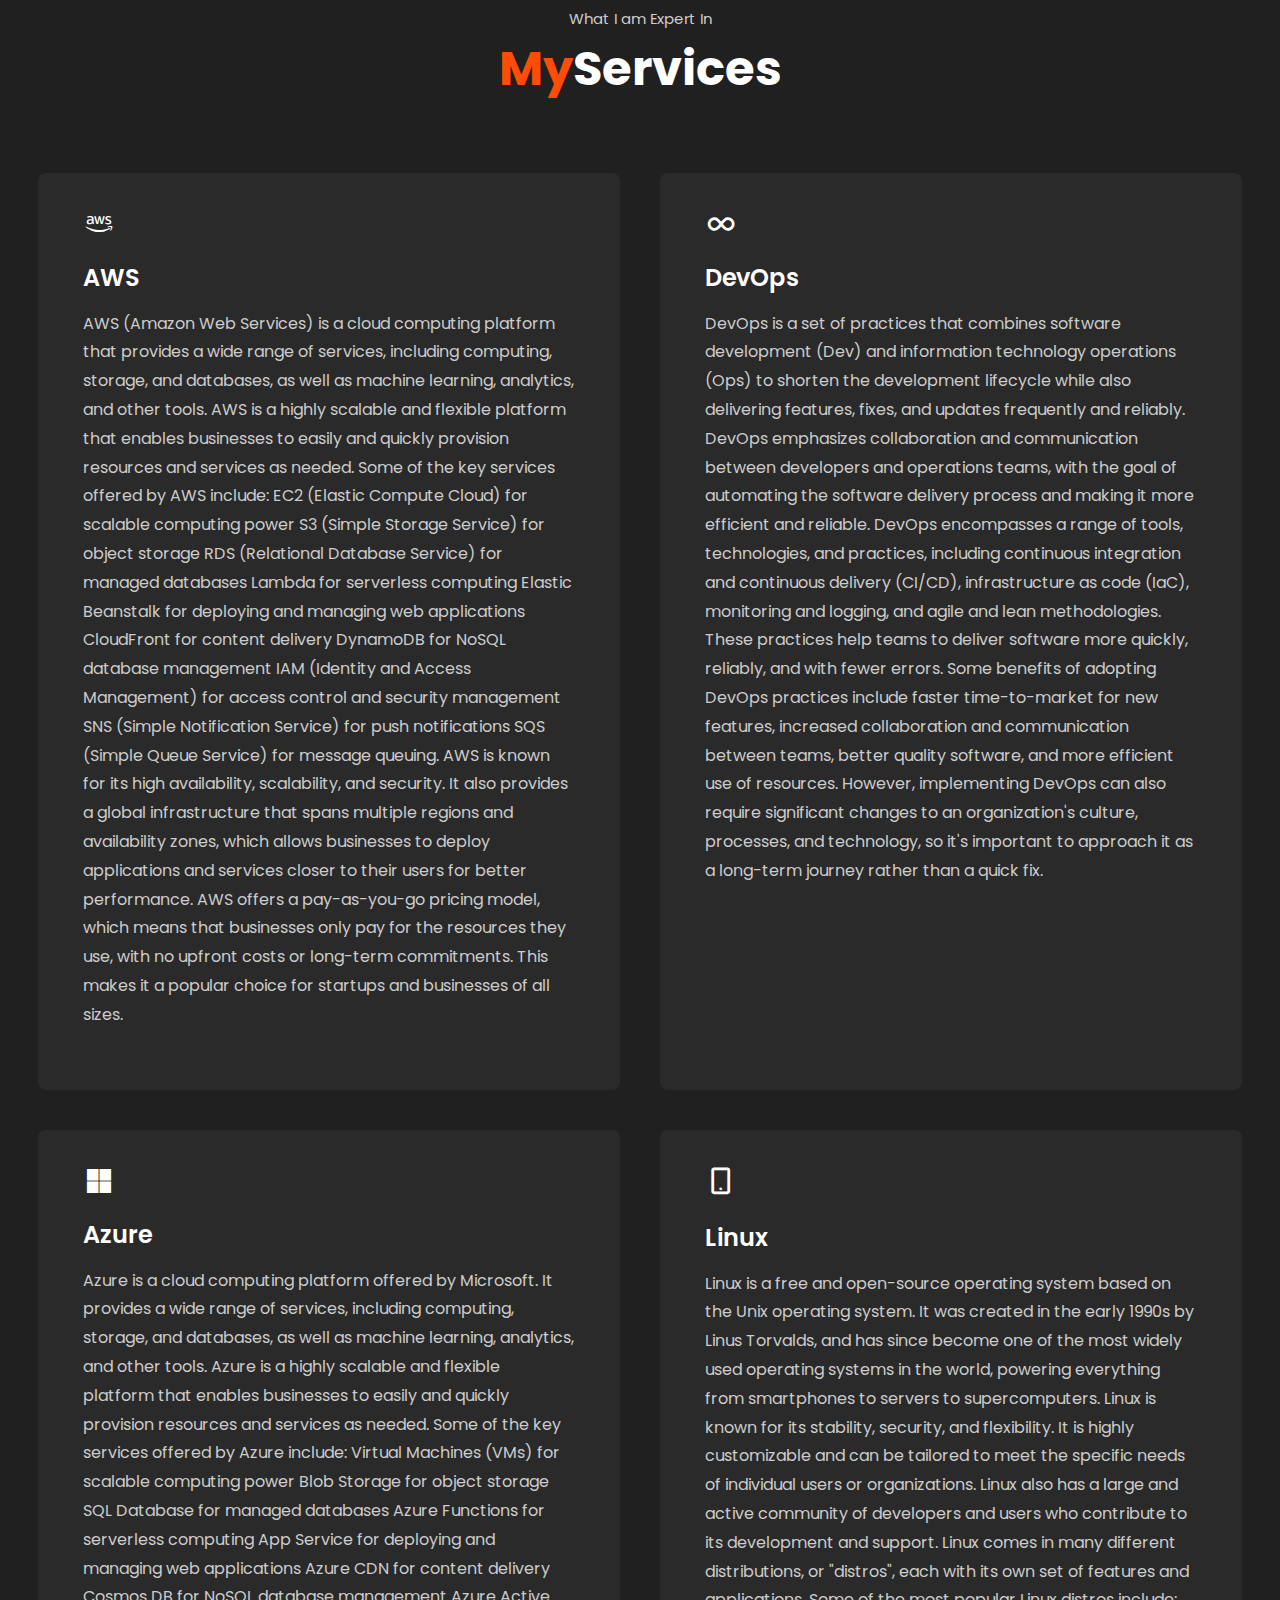
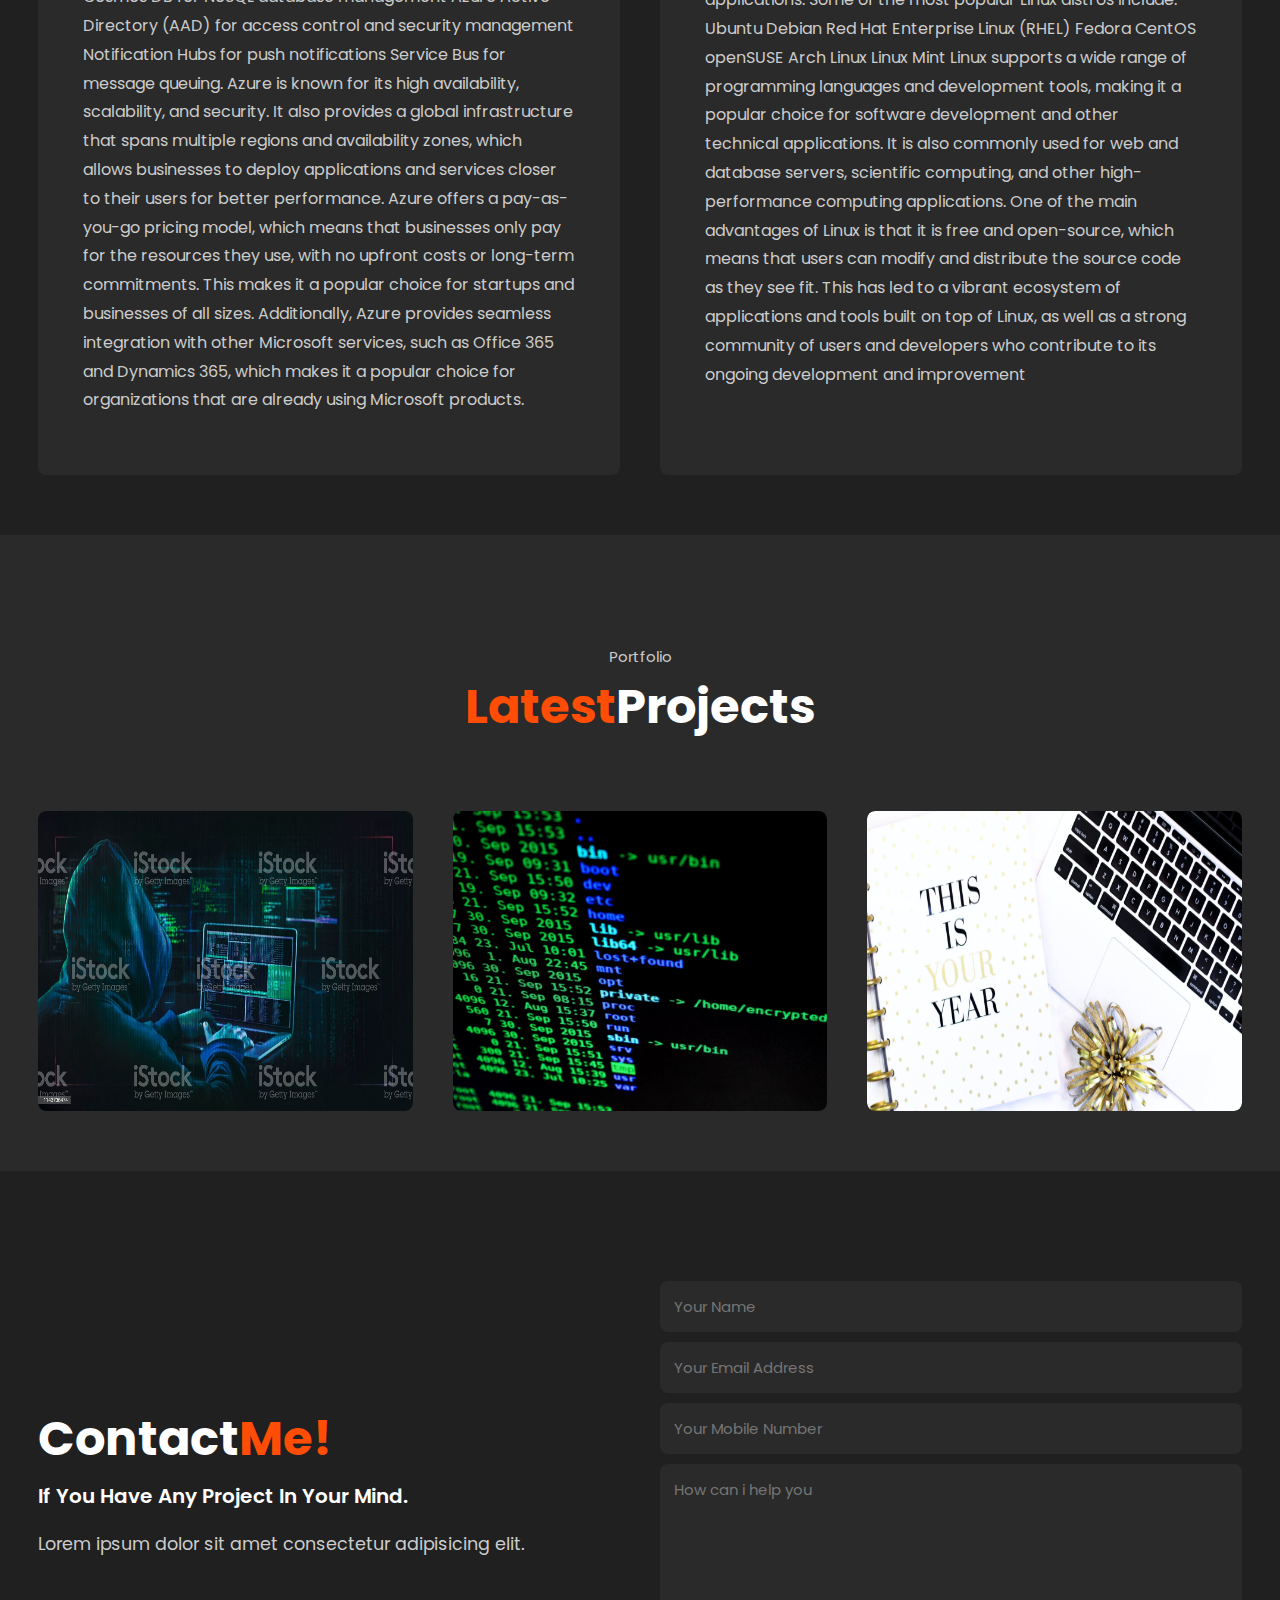
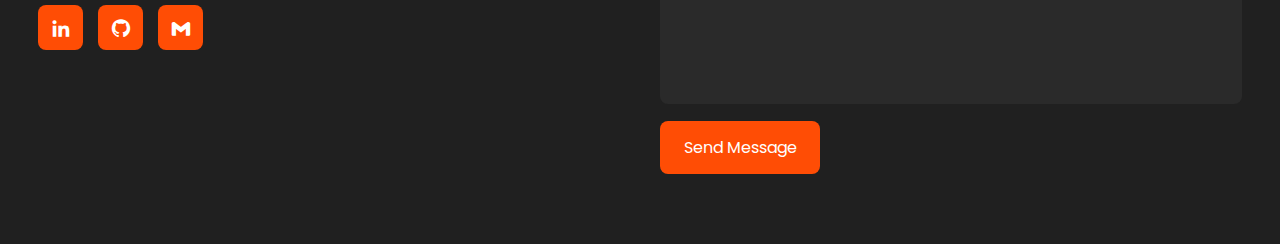
==== commit c7d80154: "Update index.html" ====
--- a/index.html
+++ b/index.html
@@ -73,7 +73,7 @@
       </div>
       <div class="container">
         <div class="about-img">
-          <img src="" />
+          <img src="https://github.com/vinayvalluri/vinay-portfolio-master/blob/main/images/DSC_0129.JPG" />
         </div>
         <div class="about-text">
           <div class="card">
